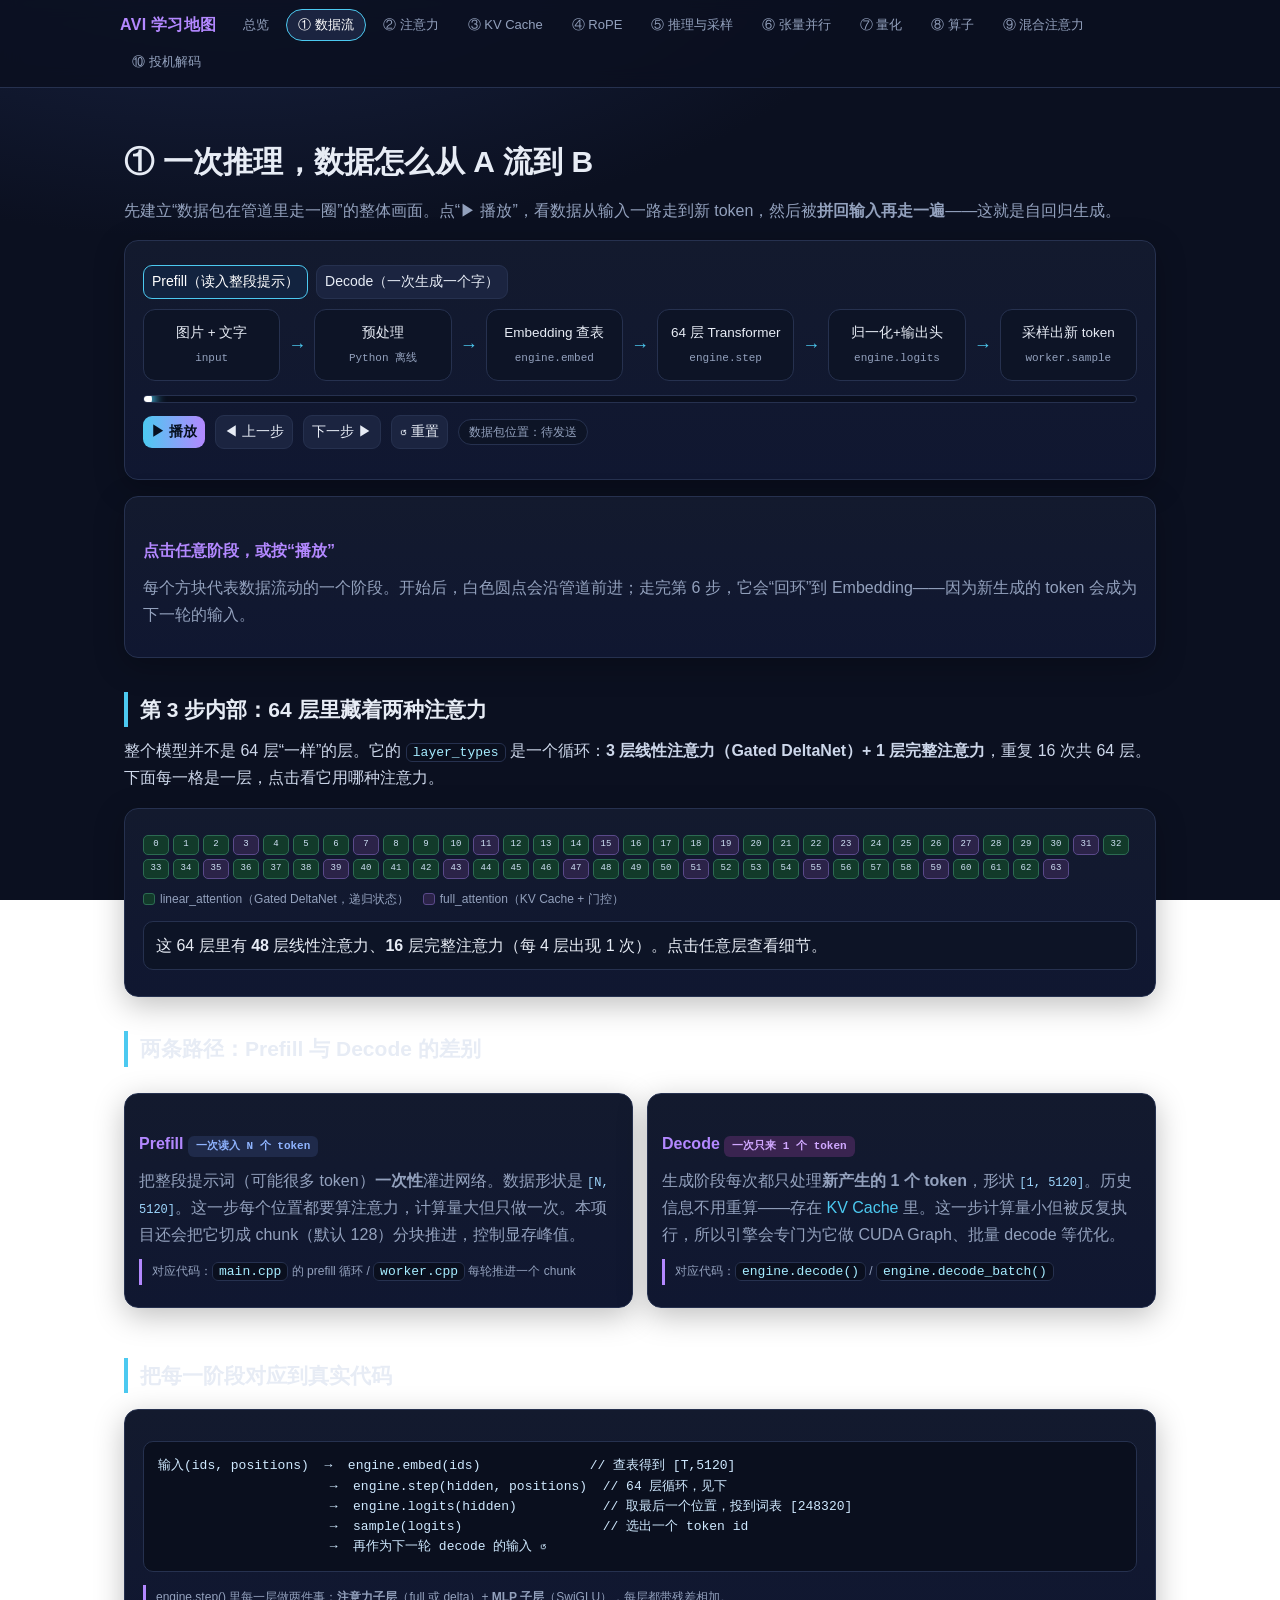
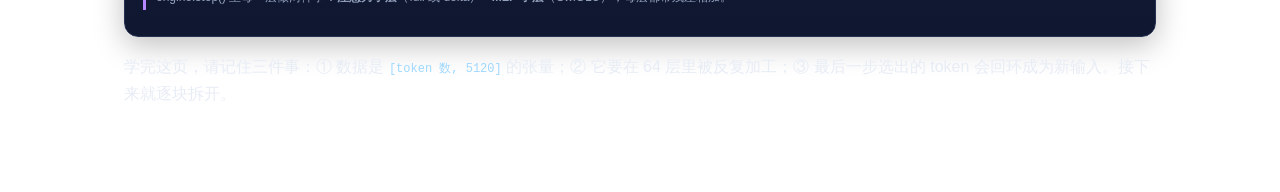
==== learning/01-transformer-flow.html @ 5fad9a0a "feat: add learning page" ====
<!DOCTYPE html>
<html lang="zh-CN">
<head>
<meta charset="UTF-8">
<meta name="viewport" content="width=device-width, initial-scale=1">
<title>① 数据流动整体直觉 · AVI 学习地图</title>
<link rel="stylesheet" href="assets/style.css">
<style>
  .flow{display:flex;flex-wrap:wrap;align-items:stretch;gap:6px;margin:10px 0 4px}
  .fnode{flex:1 1 120px;min-width:118px;background:#0d1426;border:1px solid var(--border);border-radius:12px;
    padding:12px 10px;text-align:center;font-size:13.5px;transition:.25s;position:relative}
  .fnode small{display:block;color:var(--muted);font-size:11px;margin-top:4px;font-family:var(--mono)}
  .fnode.on{border-color:var(--accent);background:linear-gradient(180deg,#12233f,#0d1a30);
    box-shadow:0 0 0 2px rgba(76,201,240,.35),0 8px 24px rgba(76,201,240,.18);transform:translateY(-3px)}
  .fnode.done{border-color:#2c6b52}
  .farrow{align-self:center;color:var(--accent);font-size:18px;padding:0 2px}
  .track{position:relative;height:8px;background:#0a0f1e;border:1px solid var(--border);border-radius:999px;margin:14px 0 6px;overflow:hidden}
  .track i{position:absolute;left:0;top:0;bottom:0;width:0;background:linear-gradient(90deg,var(--accent),var(--accent2));transition:width .35s}
  .dot{position:absolute;top:50%;width:16px;height:16px;border-radius:50%;background:#fff;box-shadow:0 0 12px 3px var(--accent);
    transform:translate(-50%,-50%);transition:left .35s}
  #detail{min-height:118px}
  .layerstack{display:flex;flex-wrap:wrap;gap:4px;margin-top:8px}
  .lyr{width:26px;height:20px;border-radius:5px;border:1px solid var(--border);cursor:pointer;
    display:flex;align-items:center;justify-content:center;font-size:9px;font-family:var(--mono);color:#cfe0f5;transition:.15s}
  .lyr.lin{background:#123a2a;border-color:#2c6b52}
  .lyr.full{background:#2b2348;border-color:#5a4a8a}
  .lyr:hover,.lyr.on{outline:2px solid var(--accent);transform:translateY(-2px)}
  .shapes{font-family:var(--mono);font-size:12px;color:#9fd8ff}
  .switchline{display:flex;gap:8px;margin:6px 0}
  .switchline button.sel{border-color:var(--accent);color:#fff;background:#12233f}
  .pipebox{background:#0d1426;border:1px solid var(--border);border-radius:10px;padding:10px 12px;margin:8px 0}
</style>
</head>
<body>
<nav class="top"><div class="inner">
  <span class="brand">AVI 学习地图</span>
  <a href="index.html">总览</a>
  <a class="active" href="01-transformer-flow.html">① 数据流</a>
  <a href="02-attention.html">② 注意力</a>
  <a href="03-kv-cache.html">③ KV Cache</a>
  <a href="04-rope.html">④ RoPE</a>
  <a href="05-inference.html">⑤ 推理与采样</a>
  <a href="06-tensor-parallel.html">⑥ 张量并行</a>
  <a href="07-quantization.html">⑦ 量化</a>
  <a href="08-optimized-cu.html">⑧ 算子</a>
  <a href="09-hybrid-attention.html">⑨ 混合注意力</a>
  <a href="10-speculative.html">⑩ 投机解码</a>
</div></nav>

<div class="wrap">
  <h1>① 一次推理，数据怎么从 A 流到 B</h1>
  <p class="lead">先建立“数据包在管道里走一圈”的整体画面。点“▶ 播放”，看数据从输入一路走到新 token，然后被<strong>拼回输入再走一遍</strong>——这就是自回归生成。</p>

  <div class="card">
    <div class="switchline">
      <button id="mode-prefill" class="small sel">Prefill（读入整段提示）</button>
      <button id="mode-decode" class="small">Decode（一次生成一个字）</button>
    </div>
    <div class="flow" id="flow">
      <div class="fnode" data-i="0">图片 + 文字<small>input</small></div>
      <div class="farrow">→</div>
      <div class="fnode" data-i="1">预处理<small>Python 离线</small></div>
      <div class="farrow">→</div>
      <div class="fnode" data-i="2">Embedding 查表<small>engine.embed</small></div>
      <div class="farrow">→</div>
      <div class="fnode" data-i="3">64 层 Transformer<small>engine.step</small></div>
      <div class="farrow">→</div>
      <div class="fnode" data-i="4">归一化+输出头<small>engine.logits</small></div>
      <div class="farrow">→</div>
      <div class="fnode" data-i="5">采样出新 token<small>worker.sample</small></div>
    </div>
    <div class="track"><i id="bar"></i><span class="dot" id="dot" style="left:0"></span></div>
    <div class="row">
      <button id="play" class="primary small">▶ 播放</button>
      <button id="prev" class="small">◀ 上一步</button>
      <button id="next" class="small">下一步 ▶</button>
      <button id="reset" class="small">↺ 重置</button>
      <span class="pill" id="looplabel">数据包位置：待发送</span>
    </div>
  </div>

  <div class="card" id="detail">
    <h3 id="d-title">点击任意阶段，或按“播放”</h3>
    <p id="d-body" class="muted">每个方块代表数据流动的一个阶段。开始后，白色圆点会沿管道前进；走完第 6 步，它会“回环”到 Embedding——因为新生成的 token 会成为下一轮的输入。</p>
  </div>

  <h2>第 3 步内部：64 层里藏着两种注意力</h2>
  <p>整个模型并不是 64 层“一样”的层。它的 <code>layer_types</code> 是一个循环：<strong>3 层线性注意力（Gated DeltaNet）+ 1 层完整注意力</strong>，重复 16 次共 64 层。下面每一格是一层，点击看它用哪种注意力。</p>

  <div class="card">
    <div class="layerstack" id="layers"></div>
    <div class="legend" style="margin-top:10px">
      <span><b style="background:#123a2a;border:1px solid #2c6b52"></b>linear_attention（Gated DeltaNet，递归状态）</span>
      <span><b style="background:#2b2348;border:1px solid #5a4a8a"></b>full_attention（KV Cache + 门控）</span>
    </div>
    <div class="pipebox" id="layerInfo" style="margin-top:12px">点击上方任意一层 → 这里显示该层的数据通路。</div>
  </div>

  <h2>两条路径：Prefill 与 Decode 的差别</h2>
  <div class="grid g2">
    <div class="card tight">
      <h3>Prefill <span class="tag p">一次读入 N 个 token</span></h3>
      <p class="muted">把整段提示词（可能很多 token）<strong>一次性</strong>灌进网络。数据形状是 <span class="shapes">[N, 5120]</span>。这一步每个位置都要算注意力，计算量大但只做一次。本项目还会把它切成 chunk（默认 128）分块推进，控制显存峰值。</p>
      <div class="filetip">对应代码：<code>main.cpp</code> 的 prefill 循环 / <code>worker.cpp</code> 每轮推进一个 chunk</div>
    </div>
    <div class="card tight">
      <h3>Decode <span class="tag d">一次只来 1 个 token</span></h3>
      <p class="muted">生成阶段每次都只处理<strong>新产生的 1 个 token</strong>，形状 <span class="shapes">[1, 5120]</span>。历史信息不用重算——存在 <a href="03-kv-cache.html">KV Cache</a> 里。这一步计算量小但被反复执行，所以引擎会专门为它做 CUDA Graph、批量 decode 等优化。</p>
      <div class="filetip">对应代码：<code>engine.decode()</code> / <code>engine.decode_batch()</code></div>
    </div>
  </div>

  <h2>把每一阶段对应到真实代码</h2>
  <div class="card">
    <pre><code>输入(ids, positions)  →  engine.embed(ids)              // 查表得到 [T,5120]
                      →  engine.step(hidden, positions)  // 64 层循环，见下
                      →  engine.logits(hidden)           // 取最后一个位置，投到词表 [248320]
                      →  sample(logits)                  // 选出一个 token id
                      →  再作为下一轮 decode 的输入 ↺</code></pre>
    <div class="filetip">engine.step() 里每一层做两件事：<strong>注意力子层</strong>（full 或 delta）+ <strong>MLP 子层</strong>（SwiGLU），每层都带残差相加。</div>
  </div>

  <div class="note">学完这页，请记住三件事：① 数据是 <span class="shapes">[token 数, 5120]</span> 的张量；② 它要在 64 层里被反复加工；③ 最后一步选出的 token 会回环成为新输入。接下来就逐块拆开。</div>
</div>

<script>
const NAV=[
  {t:"① 图片 + 文字",b:"原始输入：<b>文本 token id</b> 和<b>图片</b>。文本被分词成 id 序列；图片被切成 patch。这一步还在模型之外。"},
  {t:"② 预处理",b:"Python 离线完成：文本分词 → <code>input_ids</code>；图片切 patch、算坐标、算 mRoPE 位置。产物是一个 <code>avi-request-v1</code> 请求目录。见 <code>tools/prepare_request.py</code>。"},
  {t:"③ Embedding 查表",b:"把每个 token id 换成一条向量：<code>engine.embed(ids)</code>。输出形状 <span class='shapes'>[T, 5120]</span>。图片特征会用 <code>index_copy_</code> 替换掉 image token 对应的位置。"},
  {t:"④ 64 层 Transformer",b:"核心计算区。<code>engine.step()</code> 把这批向量依次送进 64 层；每层 = 注意力子层 + MLP 子层，并做残差相加。两种层交替出现（3 线性 + 1 完整）。"},
  {t:"⑤ 归一化 + 输出头",b:"<code>engine.logits()</code> 先做最终 RMSNorm，再用 <code>lm_head</code> 把 5120 维映射到词表 248320 维，得到每个词的“打分”。"},
  {t:"⑥ 采样出新 token",b:"<code>sample()</code> 根据打分（可加温度/top-k/top-p）选出一个 token。它会被拼回输入，再次进入第 2~6 步，直到遇到结束符。↺"}
];
const PREPOST={
  prefill:"Prefill：整段提示一次性读入，形状 [N,5120]，每步推进一个 chunk。",
  decode:"Decode：只输入新 token，形状 [1,5120]，靠 KV Cache 复用历史。"
};
let cur=-1, timer=null, mode="prefill";
const flow=document.getElementById("flow");
const nodes=[...flow.querySelectorAll(".fnode")];
const bar=document.getElementById("bar"), dot=document.getElementById("dot");
const looplabel=document.getElementById("looplabel");
const dTitle=document.getElementById("d-title"), dBody=document.getElementById("d-body");

function render(i,loop){
  nodes.forEach((n,k)=>{n.classList.toggle("on",k===i&&!loop);n.classList.toggle("done",k<i);});
  const pct=i<0?0:(i/(nodes.length-1))*100;
  bar.style.width=pct+"%";
  dot.style.left=pct+"%";
  if(i<0){dTitle.textContent="点击任意阶段，或按“播放”";dBody.innerHTML="每个方块代表数据流动的一个阶段。";looplabel.textContent="数据包位置：待发送";return;}
  dTitle.textContent=NAV[i].t;
  dBody.innerHTML=NAV[i].b+(i===2||i===3?" <span class='pill acc'>"+PREPOST[mode]+"</span>":"");
  looplabel.textContent=loop?"↺ 已回环：新 token 成为输入":"数据包位置："+NAV[i].t.replace(/^[①②③④⑤⑥]\s*/,"");
}
function step(dir){cur+=dir;if(cur<0)cur=0;if(cur>NAV.length-1)cur=NAV.length-1;render(cur,false);}
document.getElementById("next").onclick=()=>step(1);
document.getElementById("prev").onclick=()=>step(-1);
document.getElementById("reset").onclick=()=>{clearInterval(timer);timer=null;cur=-1;render(-1);document.getElementById("play").textContent="▶ 播放";};
document.getElementById("play").onclick=function(){
  if(timer){clearInterval(timer);timer=null;this.textContent="▶ 继续";return;}
  this.textContent="⏸ 暂停";
  if(cur>=NAV.length-1)cur=-1;
  timer=setInterval(()=>{
    if(cur>=NAV.length-1){clearInterval(timer);timer=null;render(NAV.length-1,true);document.getElementById("play").textContent="▶ 重播";return;}
    cur++;render(cur,false);
  },900);
};
document.getElementById("mode-prefill").onclick=function(){mode="prefill";this.classList.add("sel");document.getElementById("mode-decode").classList.remove("sel");render(cur,false);};
document.getElementById("mode-decode").onclick=function(){mode="decode";this.classList.add("sel");document.getElementById("mode-prefill").classList.remove("sel");render(cur,false);};

// 64 层堆叠
const LT=[];
for(let i=0;i<64;i++)LT.push((i%4===3)?"full":"lin");
const stack=document.getElementById("layers"), info=document.getElementById("layerInfo");
LT.forEach((k,i)=>{
  const d=document.createElement("div");
  d.className="lyr "+k;d.textContent=i;d.title="第 "+i+" 层 · "+(k==="full"?"full_attention":"linear_attention");
  d.onclick=()=>{
    [...stack.children].forEach(c=>c.classList.remove("on"));d.classList.add("on");
    info.innerHTML= k==="full"
      ? "<b>第 "+i+" 层 · full_attention</b>：从 <code>x</code> 投影出 Q/K/V(+gate)，RoPE 后写入 <b>KV Cache</b>，用 <code>gqa_decode</code> 对全部历史做注意力，再乘 sigmoid 门控。历史越长，注意力越大。"
      : "<b>第 "+i+" 层 · linear_attention (Gated DeltaNet)</b>：不做“对所有历史求注意力”，而是维护一个固定大小的<b>递归状态</b> <span class='shapes'>[H,K,V]</span>，每来一个 token 就按 delta 规则更新。显存不随长度增长。";
  };
  stack.appendChild(d);
});
let rnd=0; for(let i=0;i<64;i++) if(LT[i]==="full") rnd++;
document.getElementById("layerInfo").innerHTML="这 64 层里有 <b>"+(64-rnd)+"</b> 层线性注意力、<b>"+rnd+"</b> 层完整注意力（每 4 层出现 1 次）。点击任意层查看细节。";
</script>
</body>
</html>
---- learning/assets/style.css ----
/* ===== AVI 学习地图 · 共享样式 ===== */
:root{
  --bg:#0b1020; --panel:#131a2e; --panel2:#1b2440; --border:#26314f;
  --text:#e7ecf5; --muted:#93a1bd;
  --accent:#4cc9f0; --accent2:#b388ff; --ok:#4ade80; --warn:#fbbf24; --danger:#f87171;
  --mono:ui-monospace,SFMono-Regular,Menlo,Consolas,"Courier New",monospace;
}
*{box-sizing:border-box}
html{scroll-behavior:smooth}
body{
  margin:0;color:var(--text);line-height:1.7;
  background:radial-gradient(1200px 600px at 18% -12%,#1a2547 0,#0b1020 58%) fixed;
  font-family:-apple-system,BlinkMacSystemFont,"Segoe UI","PingFang SC","Microsoft YaHei",sans-serif;
}
a{color:var(--accent);text-decoration:none}
a:hover{text-decoration:underline}
.wrap{max-width:1080px;margin:0 auto;padding:26px 24px 80px}

/* 顶部导航 */
nav.top{position:sticky;top:0;z-index:50;background:rgba(11,16,32,.86);
  backdrop-filter:blur(10px);border-bottom:1px solid var(--border)}
nav.top .inner{max-width:1080px;margin:0 auto;padding:9px 20px;display:flex;flex-wrap:wrap;gap:5px;align-items:center}
nav.top .brand{font-weight:800;margin-right:10px;color:var(--accent2);letter-spacing:.3px}
nav.top a{padding:4px 11px;border-radius:999px;color:var(--muted);font-size:13px;border:1px solid transparent}
nav.top a:hover{color:var(--text);background:var(--panel2);text-decoration:none}
nav.top a.active{color:#fff;background:var(--panel2);border-color:var(--accent)}

h1{font-size:30px;margin:22px 0 6px;letter-spacing:.2px}
h2{font-size:21px;margin:34px 0 10px;border-left:4px solid var(--accent);padding-left:12px}
h3{font-size:16px;margin:22px 0 6px;color:var(--accent2)}
p{color:#cdd7ea;margin:10px 0}
.lead{color:var(--muted);font-size:16px}
small{color:var(--muted)}

.card{background:linear-gradient(180deg,var(--panel),#101731);border:1px solid var(--border);
  border-radius:14px;padding:18px;margin:16px 0;box-shadow:0 8px 30px rgba(0,0,0,.25)}
.card.tight{padding:14px}
.grid{display:grid;gap:14px}
.g2{grid-template-columns:1fr 1fr}
.g3{grid-template-columns:repeat(3,1fr)}
.g4{grid-template-columns:repeat(4,1fr)}
@media(max-width:820px){.g2,.g3,.g4{grid-template-columns:1fr}}

code,.mono{font-family:var(--mono);font-size:13px}
code{background:#0a0f1e;border:1px solid var(--border);border-radius:6px;padding:1px 6px;color:#a5ecff;white-space:nowrap}
pre{background:#0a0f1e;border:1px solid var(--border);border-radius:10px;padding:14px;overflow:auto;line-height:1.55}
pre code{background:none;border:none;padding:0;color:#cfe9ff;white-space:pre}

button{font-family:inherit;background:var(--panel2);color:var(--text);border:1px solid var(--border);
  border-radius:10px;padding:8px 14px;cursor:pointer;font-size:14px;transition:.15s}
button:hover{border-color:var(--accent);color:#fff}
button:disabled{opacity:.45;cursor:not-allowed}
button.primary{background:linear-gradient(90deg,var(--accent),var(--accent2));color:#06101f;border:none;font-weight:700}
button.small{padding:7px 8px;border-radius:9px;font-size:14px}
.row{display:flex;gap:10px;flex-wrap:wrap;align-items:center;margin:12px 0}
.pill{display:inline-block;padding:2px 10px;border-radius:999px;font-size:12px;border:1px solid var(--border);color:var(--muted);background:#0d1426}
.pill.ok{color:#062;background:#bfe9c9;border-color:#8fd6a2}
.pill.warn{color:#3a2a00;background:#ffe6a8;border-color:#e9c96b}
.pill.danger{color:#3a0000;background:#ffc9c9;border-color:#f09a9a}
.pill.acc{color:#00222e;background:#a5ecff;border-color:#5ed0f0}

label{color:var(--muted);font-size:13px;display:block;margin:6px 0 2px}
input[type=range]{width:100%;accent-color:var(--accent)}
input[type=number],input[type=text],select{background:#0a0f1e;border:1px solid var(--border);color:var(--text);
  border-radius:8px;padding:7px 10px;font-family:var(--mono);font-size:13px}
.filetip{font-size:12px;color:var(--muted);border-left:3px solid var(--accent2);padding:2px 0 2px 10px;margin:8px 0}

hr{border:none;border-top:1px dashed var(--border);margin:26px 0}
.kbd{font-family:var(--mono);background:#0a0f1e;border:1px solid var(--border);border-bottom-width:2px;
  border-radius:6px;padding:0 6px;font-size:12px}
.tag{display:inline-block;padding:1px 8px;border-radius:6px;font-size:11px;font-family:var(--mono)}
.tag.p{background:#1f2a4a;color:#8fb4ff}     /* prefill */
.tag.d{background:#3a2450;color:#d0a8ff}     /* decode */
.tag.f{background:#123a2a;color:#7be0a8}     /* fused */
.muted{color:var(--muted)}
.center{text-align:center}
canvas{max-width:100%}
.legend{display:flex;gap:14px;flex-wrap:wrap;font-size:12px;color:var(--muted);margin-top:8px}
.legend b{display:inline-block;width:12px;height:12px;border-radius:3px;vertical-align:-2px;margin-right:5px}
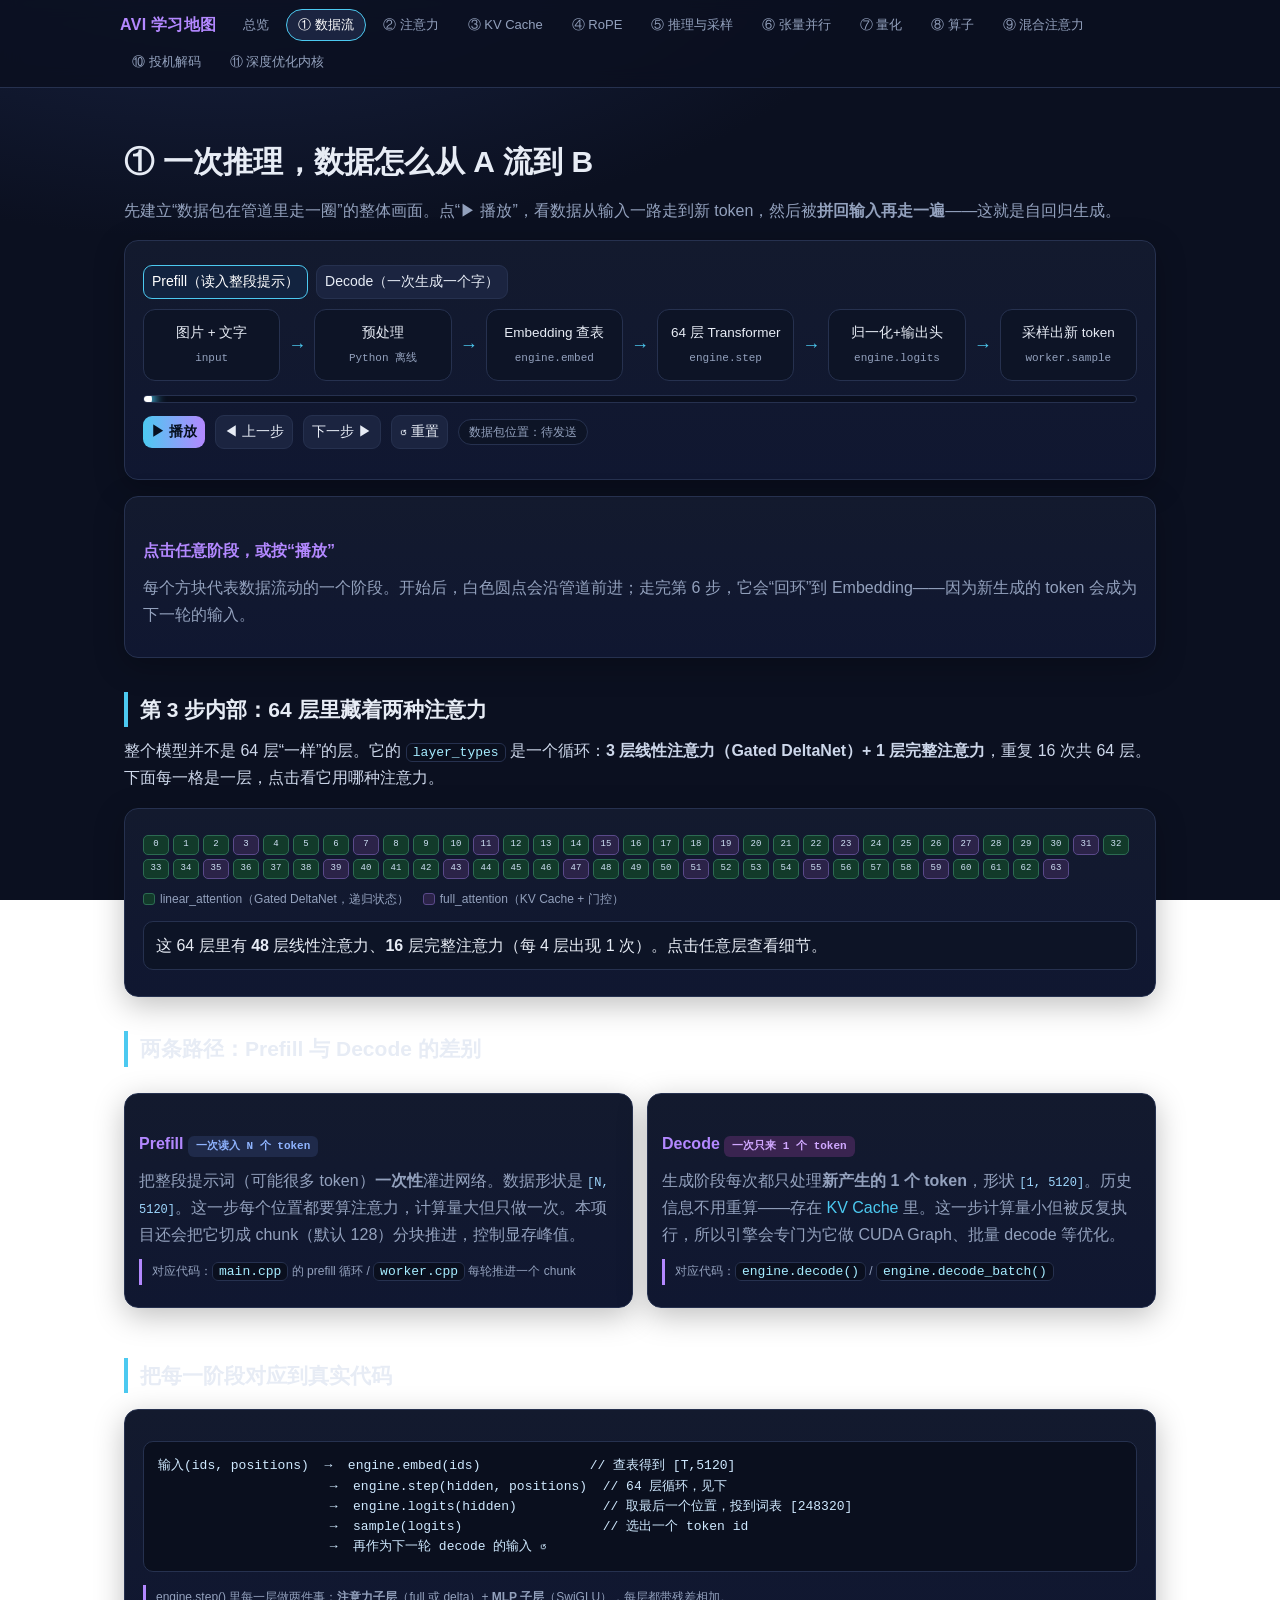
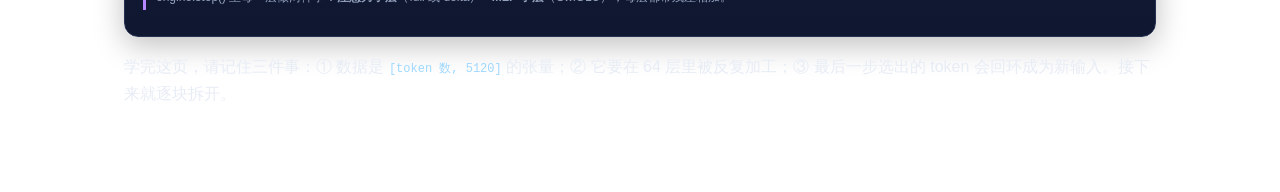
==== commit fd087a42: "feat: add deep optimization learning class" ====
--- a/learning/01-transformer-flow.html
+++ b/learning/01-transformer-flow.html
@@ -45,6 +45,7 @@
   <a href="08-optimized-cu.html">⑧ 算子</a>
   <a href="09-hybrid-attention.html">⑨ 混合注意力</a>
   <a href="10-speculative.html">⑩ 投机解码</a>
+  <a href="11-deep-optimization.html">⑪ 深度优化内核</a>
 </div></nav>
 
 <div class="wrap">
